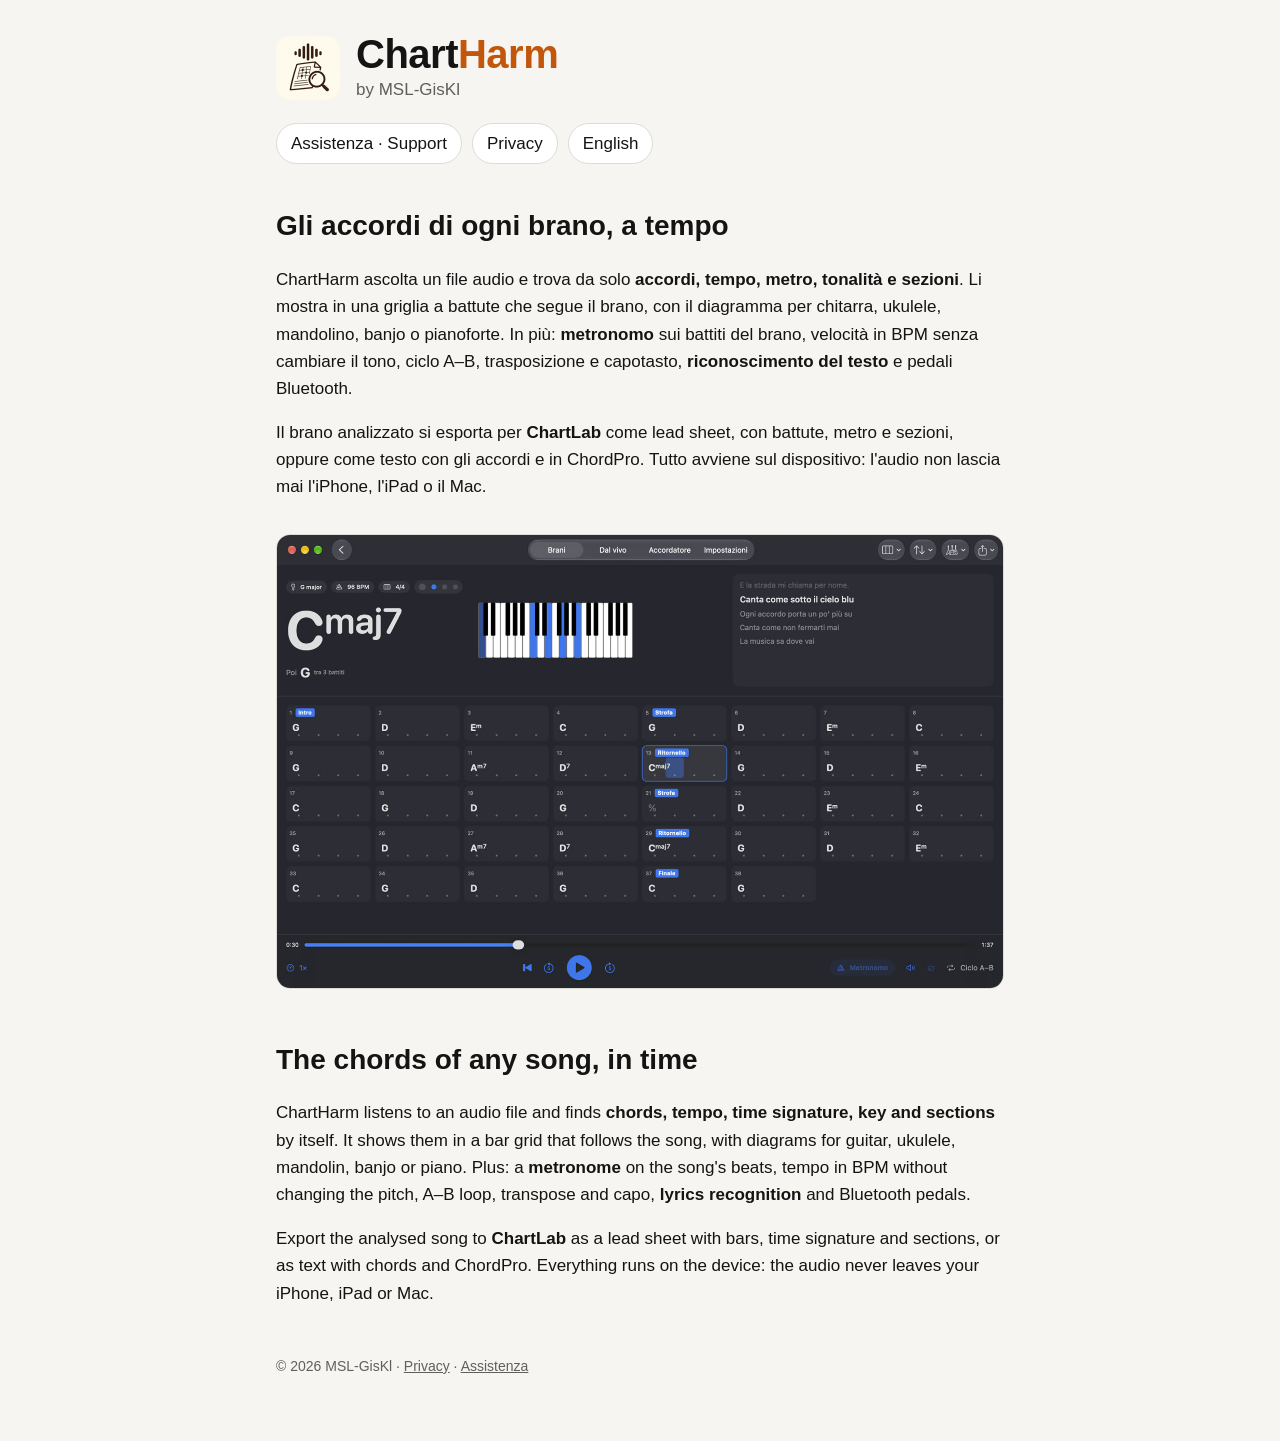
==== index.html @ 501e181f "Sito di ChartHarm: presentazione, privacy e assistenza" ====
<!doctype html>
<html lang="it">
<head>
<meta charset="utf-8">
<meta name="viewport" content="width=device-width, initial-scale=1">
<title>ChartHarm</title>
<meta name="description" content="ChartHarm: ascolta un brano e trova accordi, tempo, tonalità, sezioni e testo, su iPhone, iPad e Mac.">
<link rel="stylesheet" href="style.css">
<link rel="icon" href="icona.png">
</head>
<body>
<main>
  <header>
    <img src="icona.png" alt="Icona di ChartHarm">
    <div>
      <h1>Chart<span>Harm</span></h1>
      <p class="byline">by MSL-GisKl</p>
    </div>
  </header>
  <nav>
    <a href="support.html">Assistenza · Support</a>
    <a href="privacy.html">Privacy</a>
    <a href="#en">English</a>
  </nav>

  <section lang="it">
    <h2>Gli accordi di ogni brano, a tempo</h2>
    <p>ChartHarm ascolta un file audio e trova da solo <strong>accordi, tempo, metro, tonalità e
    sezioni</strong>. Li mostra in una griglia a battute che segue il brano, con il diagramma per chitarra,
    ukulele, mandolino, banjo o pianoforte. In più: <strong>metronomo</strong> sui battiti del brano,
    velocità in BPM senza cambiare il tono, ciclo A–B, trasposizione e capotasto,
    <strong>riconoscimento del testo</strong> e pedali Bluetooth.</p>
    <p>Il brano analizzato si esporta per <strong>ChartLab</strong> come lead sheet, con battute, metro e
    sezioni, oppure come testo con gli accordi e in ChordPro. Tutto avviene sul dispositivo: l'audio non
    lascia mai l'iPhone, l'iPad o il Mac.</p>
    <img class="shot" src="schermata.jpg" alt="ChartHarm sul Mac: accordo in corso, diagramma, testo e griglia delle battute">
  </section>

  <section lang="en" id="en">
    <h2>The chords of any song, in time</h2>
    <p>ChartHarm listens to an audio file and finds <strong>chords, tempo, time signature, key and
    sections</strong> by itself. It shows them in a bar grid that follows the song, with diagrams for guitar,
    ukulele, mandolin, banjo or piano. Plus: a <strong>metronome</strong> on the song's beats, tempo in BPM
    without changing the pitch, A–B loop, transpose and capo, <strong>lyrics recognition</strong> and
    Bluetooth pedals.</p>
    <p>Export the analysed song to <strong>ChartLab</strong> as a lead sheet with bars, time signature and
    sections, or as text with chords and ChordPro. Everything runs on the device: the audio never leaves
    your iPhone, iPad or Mac.</p>
  </section>

  <footer>© 2026 MSL-GisKl · <a href="privacy.html">Privacy</a> · <a href="support.html">Assistenza</a></footer>
</main>
</body>
</html>
---- style.css ----
/* ChartHarm — sito: gli stessi colori dell'app (arancio sul nero). */
:root {
  --bg: #f6f5f2;
  --card: #ffffff;
  --ink: #141414;
  --faded: #5f5f5f;
  --line: #dedbd4;
  --accent: #c2570c;   /* arancio scuro: leggibile su fondo chiaro */
  color-scheme: light dark;
}
@media (prefers-color-scheme: dark) {
  :root {
    --bg: #000000; --card: #141414; --ink: #f2f2f2; --faded: #a3a3a3;
    --line: #2b2b2b; --accent: #ff9f43;
  }
}
* { box-sizing: border-box; }
body {
  margin: 0;
  background: var(--bg);
  color: var(--ink);
  font: 17px/1.6 -apple-system, BlinkMacSystemFont, "Helvetica Neue", Arial, sans-serif;
}
main { max-width: 760px; margin: 0 auto; padding: 32px 16px 64px; }
header { display: flex; align-items: center; gap: 16px; margin-bottom: 8px; }
header img { width: 64px; height: 64px; border-radius: 14px; }
header > div { min-width: 0; }
h1 { font-size: clamp(30px, 9vw, 40px); margin: 0; line-height: 1.1; font-weight: 800; letter-spacing: -0.5px; }
h1 span { color: var(--accent); }
.byline { color: var(--faded); margin: 0; }
h2 { font-size: clamp(23px, 6vw, 28px); margin: 40px 0 8px; font-weight: 800; }
h3 { font-size: 18px; margin: 24px 0 4px; }
a { color: inherit; }
nav { margin: 20px 0 28px; display: flex; gap: 10px; flex-wrap: wrap; }
nav a {
  text-decoration: none; padding: 6px 14px; border-radius: 999px;
  border: 1px solid var(--line); background: var(--card);
}
.card {
  background: var(--card); border: 1px solid var(--line); border-left: 5px solid var(--accent);
  border-radius: 14px; padding: 4px 22px 18px; margin-top: 16px;
}
.lang { color: var(--faded); font-size: 15px; }
footer { margin-top: 48px; color: var(--faded); font-size: 14px; }
ul { padding-left: 22px; }
.shot { width: 100%; height: auto; border-radius: 14px; border: 1px solid var(--line); margin-top: 16px; }
code {
  font: 15px/1.4 ui-monospace, "SF Mono", Menlo, monospace;
  color: var(--accent); white-space: nowrap;
}
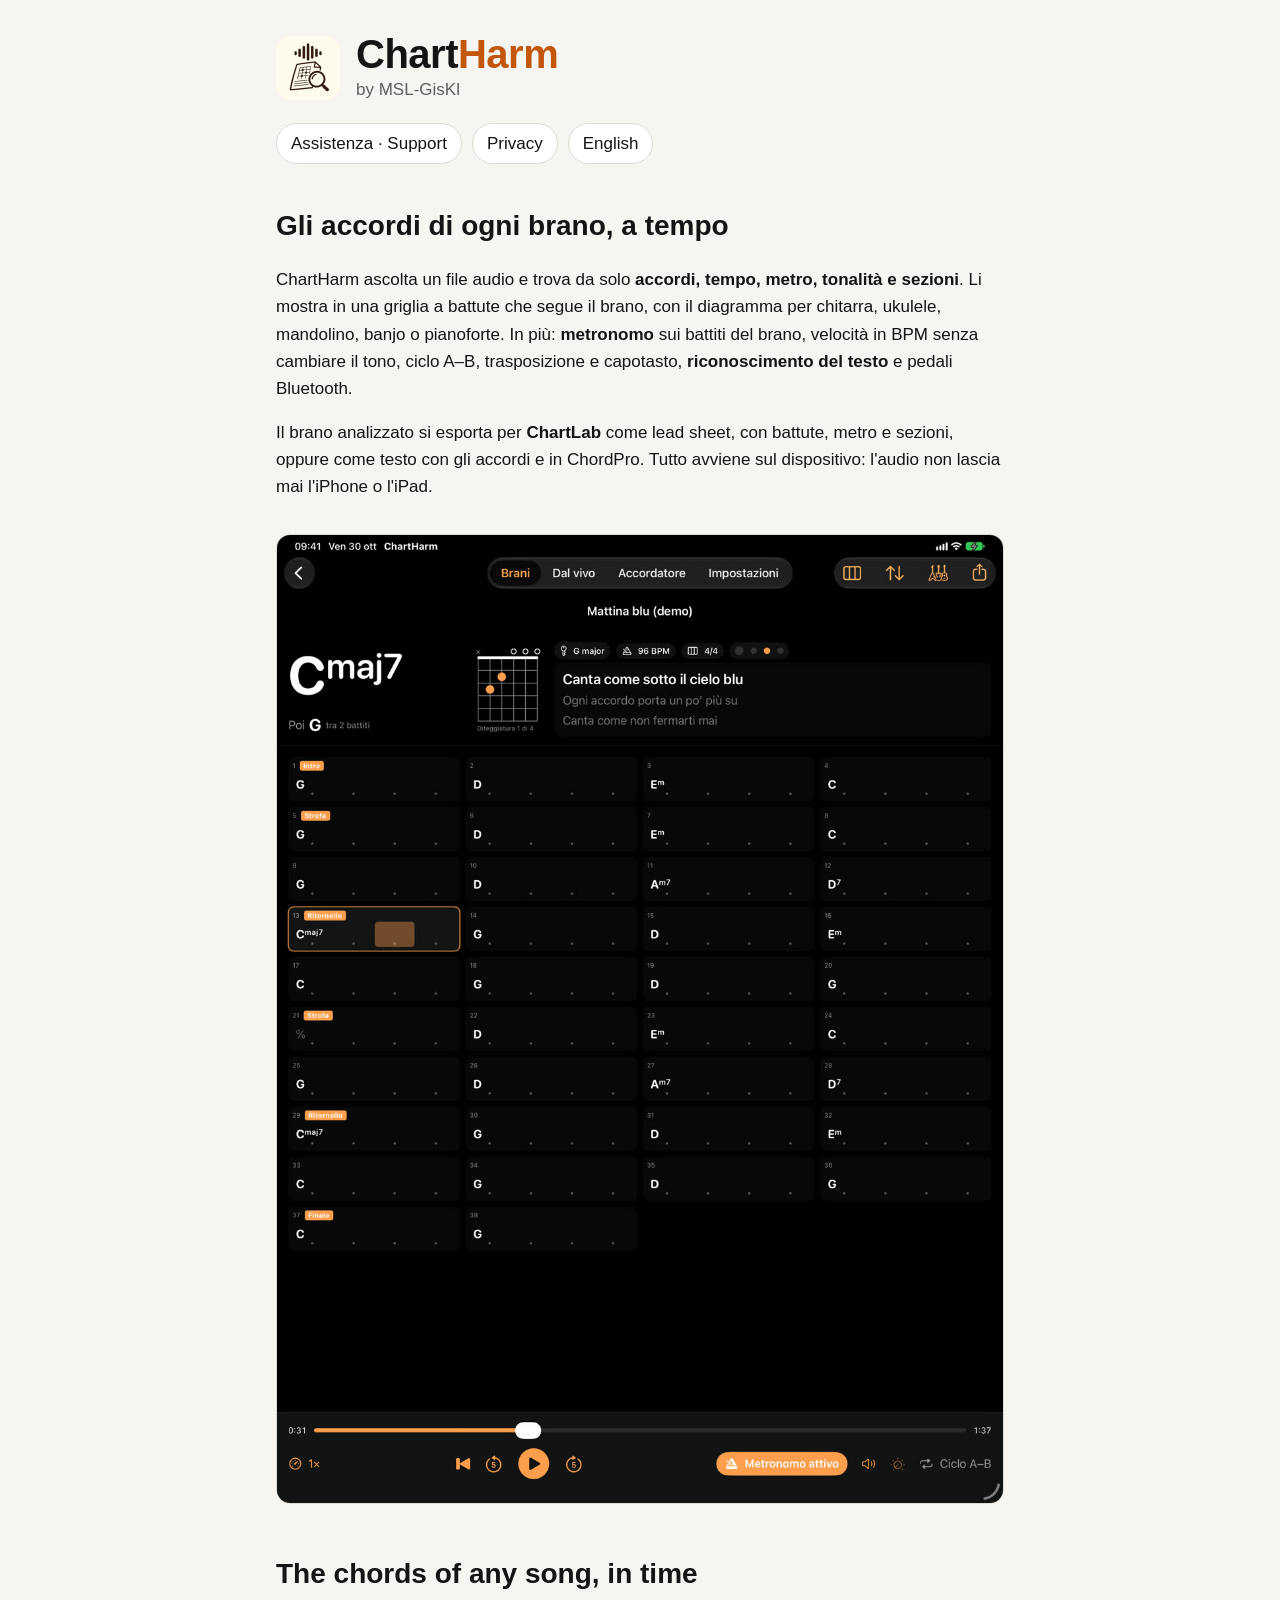
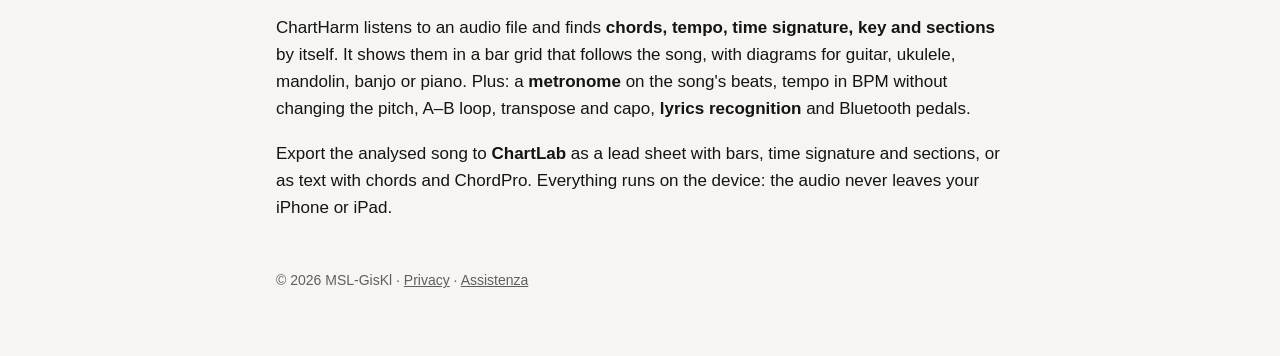
==== commit 25d9bf9d: "Sito: solo iPhone e iPad, nuova schermata" ====
--- a/index.html
+++ b/index.html
@@ -4,7 +4,7 @@
 <meta charset="utf-8">
 <meta name="viewport" content="width=device-width, initial-scale=1">
 <title>ChartHarm</title>
-<meta name="description" content="ChartHarm: ascolta un brano e trova accordi, tempo, tonalità, sezioni e testo, su iPhone, iPad e Mac.">
+<meta name="description" content="ChartHarm: ascolta un brano e trova accordi, tempo, tonalità, sezioni e testo, su iPhone e iPad.">
 <link rel="stylesheet" href="style.css">
 <link rel="icon" href="icona.png">
 </head>
@@ -32,8 +32,8 @@
     <strong>riconoscimento del testo</strong> e pedali Bluetooth.</p>
     <p>Il brano analizzato si esporta per <strong>ChartLab</strong> come lead sheet, con battute, metro e
     sezioni, oppure come testo con gli accordi e in ChordPro. Tutto avviene sul dispositivo: l'audio non
-    lascia mai l'iPhone, l'iPad o il Mac.</p>
-    <img class="shot" src="schermata.jpg" alt="ChartHarm sul Mac: accordo in corso, diagramma, testo e griglia delle battute">
+    lascia mai l'iPhone o l'iPad.</p>
+    <img class="shot" src="schermata.jpg" alt="ChartHarm su iPad: accordo in corso, diagramma, testo e griglia delle battute">
   </section>
 
   <section lang="en" id="en">
@@ -45,7 +45,7 @@
     Bluetooth pedals.</p>
     <p>Export the analysed song to <strong>ChartLab</strong> as a lead sheet with bars, time signature and
     sections, or as text with chords and ChordPro. Everything runs on the device: the audio never leaves
-    your iPhone, iPad or Mac.</p>
+    your iPhone or iPad.</p>
   </section>
 
   <footer>© 2026 MSL-GisKl · <a href="privacy.html">Privacy</a> · <a href="support.html">Assistenza</a></footer>
